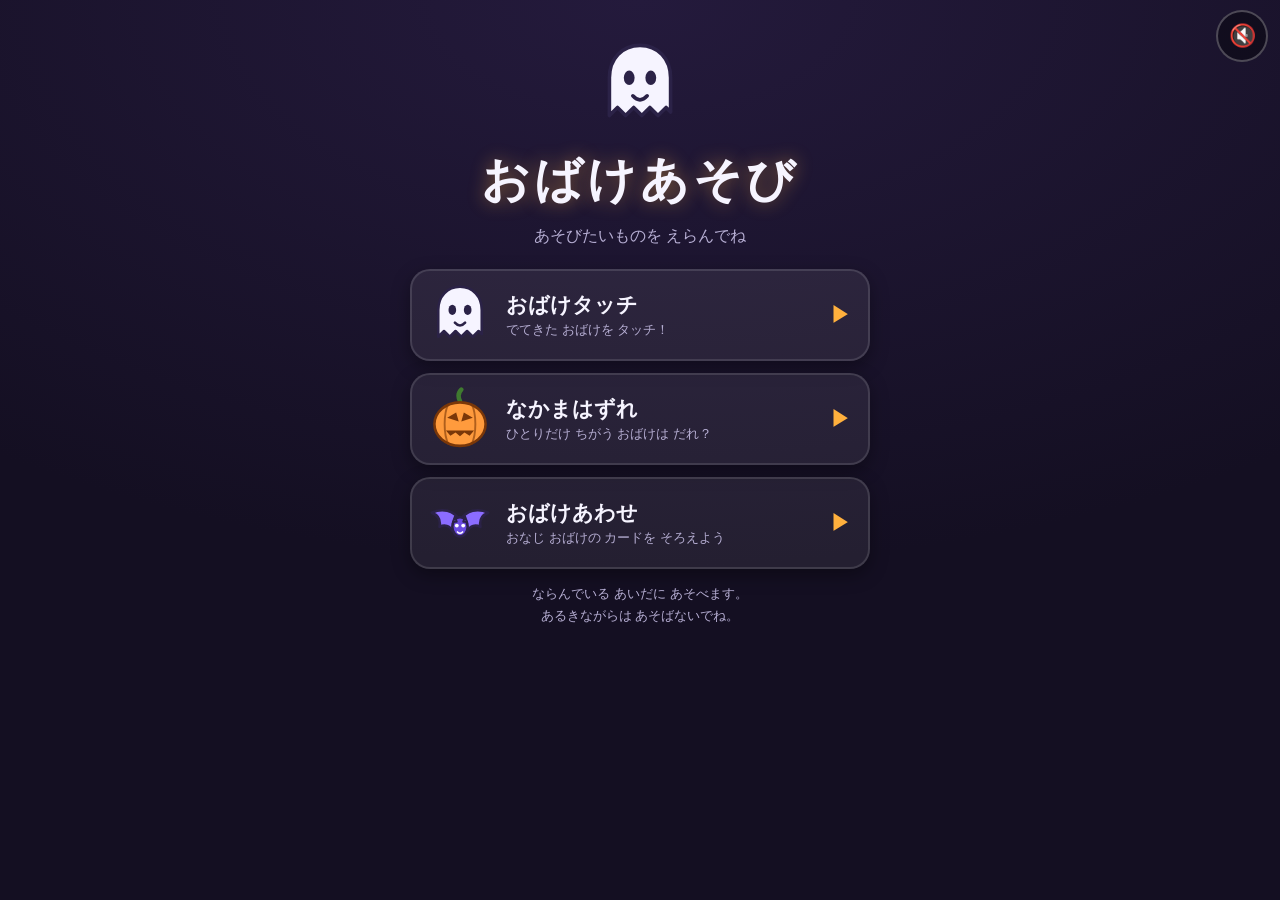
==== index.html @ feee8d57 "おばけあそび: QRで遊ぶスマホゲーム集（3ゲーム）を追加 - おばけタッチ（45秒の反射神経ゲーム） - なかまはずれ（10問の観察ゲーム。数と違いの小ささが段階的に上がる） - おばけあわせ（8枚" ====
<!doctype html>
<html lang="ja">
<head>
<meta charset="utf-8">
<meta name="viewport" content="width=device-width, initial-scale=1, viewport-fit=cover, user-scalable=no">
<title>おばけあそび</title>
<meta name="description" content="QRコードで遊べる、おばけのミニゲーム。アプリのインストールはいりません。">
<meta name="theme-color" content="#140f22">
<link rel="manifest" href="manifest.json">
<link rel="stylesheet" href="style.css">
</head>
<body>

<button id="soundToggle" class="sound-toggle" type="button" aria-pressed="false" aria-label="おとを だす／けす">
  <span id="soundIcon" aria-hidden="true">🔇</span>
</button>

<main id="app">

  <!-- ===== メニュー（あそびを えらぶ） ===== -->
  <section id="screen-menu" class="screen is-active">
    <div class="title-art" aria-hidden="true">
      <svg viewBox="0 0 100 100" class="float"><use href="#ghost-shiro" xlink:href="#ghost-shiro"></use></svg>
    </div>
    <h1 class="title">おばけあそび</h1>
    <p class="title-sub">あそびたいものを えらんでね</p>

    <!-- ここに JavaScript が ゲームのボタンを ならべます -->
    <div id="menu-list" class="menu-list"></div>

    <p class="note">
      ならんでいる あいだに あそべます。<br>
      あるきながらは あそばないでね。
    </p>
  </section>

  <!-- ===== ゲーム ===== -->
  <section id="screen-game" class="screen">
    <header class="hud">
      <button id="btn-back" class="back-button" type="button" aria-label="やめて もどる">←</button>
      <div class="hud__score">
        <span id="score-label" class="hud__label">とくてん</span>
        <span id="score" class="hud__value">0</span>
      </div>
      <div id="hud-time" class="hud__time">
        <div class="timebar"><div id="timebar-fill" class="timebar__fill"></div></div>
        <span id="time-left" class="hud__time-text">45</span>
      </div>
    </header>
    <div id="field" class="field">
      <div id="rush-banner" class="rush-banner" hidden>おばけ だいはっせい！</div>
    </div>
  </section>

  <!-- ===== けっか ===== -->
  <section id="screen-result" class="screen">
    <div id="rank-art" class="rank-art" aria-hidden="true">
      <svg viewBox="0 0 100 100"><use id="rank-use" href="#ghost-shiro" xlink:href="#ghost-shiro"></use></svg>
    </div>
    <p id="result-game" class="result-lead">おばけタッチ</p>
    <h2 id="rank-name" class="rank-name">おばけみならい</h2>
    <p class="result-score"><span id="result-score">0</span><span id="result-unit" class="result-score__unit">てん</span></p>
    <p id="new-record" class="new-record" hidden>🎉 じぶんの さいこうきろく！</p>
    <p id="result-best" class="best-line"></p>
    <div class="button-row">
      <button id="btn-retry" class="big-button" type="button">
        <span class="big-button__icon" aria-hidden="true">↻</span>もういちど
      </button>
      <button id="btn-menu" class="big-button big-button--secondary" type="button">
        <span class="big-button__icon" aria-hidden="true">☰</span>ほかのあそび
      </button>
    </div>
    <p class="note">つぎの ひとに スマホを かしてあげてね。</p>
  </section>

</main>

<!-- おばけの絵（SVG）。ここに置いた絵をゲーム中に呼び出します -->
<svg class="svg-sprite" aria-hidden="true" focusable="false">
  <defs>

    <!-- しろおばけ：1てん -->
    <symbol id="ghost-shiro" viewBox="0 0 100 100">
      <path d="M50 6c-20 0-34 15-34 36v42l9-9 9 9 9-9 9 9 9-9 9 9 9-9 5 5V42C84 21 70 6 50 6z"
            fill="#f6f4ff" stroke="#2b2247" stroke-width="4" stroke-linejoin="round"/>
      <ellipse cx="38" cy="42" rx="6" ry="8" fill="#2b2247"/>
      <ellipse cx="62" cy="42" rx="6" ry="8" fill="#2b2247"/>
      <path d="M42 62q8 9 16 0" fill="none" stroke="#2b2247" stroke-width="4" stroke-linecap="round"/>
    </symbol>

    <!-- ひのたま：2てん -->
    <symbol id="ghost-hinotama" viewBox="0 0 100 100">
      <path d="M50 4c6 18 26 24 26 46 0 18-12 32-26 32S24 68 24 50C24 28 44 22 50 4z"
            fill="#6fe3ff" stroke="#123a63" stroke-width="4" stroke-linejoin="round"/>
      <path d="M50 30c4 10 14 14 14 26 0 10-6 18-14 18s-14-8-14-18c0-12 10-16 14-26z" fill="#d6f8ff"/>
      <circle cx="42" cy="54" r="4.5" fill="#123a63"/>
      <circle cx="58" cy="54" r="4.5" fill="#123a63"/>
      <path d="M44 68q6 6 12 0" fill="none" stroke="#123a63" stroke-width="3.5" stroke-linecap="round"/>
    </symbol>

    <!-- かぼちゃおばけ：3てん -->
    <symbol id="ghost-kabocha" viewBox="0 0 100 100">
      <path d="M50 22c-4-8-2-14 2-18" fill="none" stroke="#3f7a2f" stroke-width="7" stroke-linecap="round"/>
      <ellipse cx="50" cy="58" rx="40" ry="34" fill="#ff9b3d" stroke="#7a3708" stroke-width="4"/>
      <path d="M32 26c-8 16-8 48 0 64M68 26c8 16 8 48 0 64" fill="none" stroke="#7a3708" stroke-width="3" opacity=".6"/>
      <path d="M30 48l14-8 4 14zM70 48l-14-8-4 14z" fill="#7a3708"/>
      <path d="M28 68h44l-7 8-8-5-7 6-7-6-8 5z" fill="#7a3708"/>
    </symbol>

    <!-- こうもり（カードあわせ用） -->
    <symbol id="ghost-koumori" viewBox="0 0 100 100">
      <path d="M50 46C40 30 22 26 6 34c10 4 14 12 12 22 8-4 16-2 20 6 2-6 6-10 12-12 6 2 10 6 12 12 4-8 12-10 20-6-2-10 2-18 12-22-16-8-34-4-44 12z"
            fill="#8b6cff" stroke="#2b2247" stroke-width="4" stroke-linejoin="round"/>
      <ellipse cx="50" cy="56" rx="12" ry="15" fill="#6a4be0" stroke="#2b2247" stroke-width="4"/>
      <path d="M42 40l3 8h-6zM58 40l-3 8h6z" fill="#6a4be0" stroke="#2b2247" stroke-width="3" stroke-linejoin="round"/>
      <circle cx="45" cy="54" r="3" fill="#fff"/>
      <circle cx="55" cy="54" r="3" fill="#fff"/>
      <path d="M46 64q4 4 8 0" fill="none" stroke="#fff" stroke-width="2.5" stroke-linecap="round"/>
    </symbol>

  </defs>
</svg>

<!-- きょうつうの しくみ -->
<script src="js/storage.js" defer></script>
<script src="js/sound.js" defer></script>
<script src="js/ghosts.js" defer></script>
<script src="js/app.js" defer></script>
<!-- それぞれの ゲーム（ならんだ じゅんに メニューに 出ます） -->
<script src="js/games/touch.js" defer></script>
<script src="js/games/odd.js" defer></script>
<script src="js/games/match.js" defer></script>
</body>
</html>
---- style.css ----
/* おばけタッチ ― 見た目の設定
   方針：暗い会場でも見やすいダーク基調 / 園児の指でも押しやすい大きな要素 */

:root {
  --bg: #140f22;
  --bg-2: #241a3c;
  --text: #f6f4ff;
  --text-dim: #b6aed3;
  --accent: #ffb03d;
  --accent-dark: #b96b00;
  --ghost-size: 96px;
}

* { box-sizing: border-box; }

html, body {
  margin: 0;
  height: 100%;
  overflow: hidden;                 /* 画面がスクロールしないように */
  overscroll-behavior: none;
}

body {
  background: radial-gradient(120% 90% at 50% 0%, var(--bg-2) 0%, var(--bg) 70%);
  color: var(--text);
  font-family: "Hiragino Maru Gothic ProN", "ヒラギノ丸ゴ ProN", "Yu Gothic", sans-serif;
  -webkit-user-select: none;
  user-select: none;
  -webkit-tap-highlight-color: transparent;
  touch-action: manipulation;       /* ダブルタップでの拡大を防ぐ */
}

#app {
  position: relative;
  height: 100dvh;
  padding: env(safe-area-inset-top) 16px env(safe-area-inset-bottom);
}

/* ===== 画面の切り替え ===== */
.screen {
  position: absolute;
  inset: 0;
  display: none;
  flex-direction: column;
  align-items: center;
  justify-content: center;
  gap: 14px;
  padding: 24px 16px;
  text-align: center;
}
.screen.is-active { display: flex; }

/* ===== タイトル画面 ===== */
.title-art svg { width: 130px; height: 130px; }
.float { animation: float 3s ease-in-out infinite; }
@keyframes float {
  0%, 100% { transform: translateY(0); }
  50%      { transform: translateY(-12px); }
}

.title {
  margin: 0;
  font-size: clamp(32px, 9vw, 48px);
  letter-spacing: .08em;
  text-shadow: 0 0 18px rgba(255, 176, 61, .45);
}
.title-sub { margin: 0; color: var(--text-dim); font-size: 16px; }

.note {
  margin: 0;
  color: var(--text-dim);
  font-size: 13px;
  line-height: 1.7;
}
.best-line { margin: 0; color: var(--accent); font-size: 15px; }

/* ===== 大きなボタン（園児が押す唯一のボタン） ===== */
.big-button {
  min-height: 84px;
  min-width: min(280px, 82vw);
  padding: 0 28px;
  border: none;
  border-radius: 999px;
  background: linear-gradient(180deg, var(--accent), var(--accent-dark));
  color: #2b1600;
  font: inherit;
  font-size: 28px;
  font-weight: 700;
  letter-spacing: .05em;
  box-shadow: 0 8px 0 #6b3d00, 0 12px 24px rgba(0, 0, 0, .5);
  cursor: pointer;
}
.big-button:active { transform: translateY(5px); box-shadow: 0 3px 0 #6b3d00; }
.big-button__icon { margin-right: 10px; }

.big-button--secondary {
  background: linear-gradient(180deg, #5a4d85, #3a2f5e);
  color: var(--text);
  box-shadow: 0 8px 0 #201838, 0 12px 24px rgba(0, 0, 0, .5);
  font-size: 22px;
  min-height: 68px;
}
.big-button--secondary:active { box-shadow: 0 3px 0 #201838; }
.button-row { display: flex; flex-direction: column; gap: 14px; align-items: center; }

/* ===== メニュー（あそびを えらぶ） ===== */
#screen-menu { justify-content: flex-start; padding-top: 40px; overflow-y: auto; }
#screen-menu .title-art svg { width: 90px; height: 90px; }

.menu-list {
  width: 100%;
  max-width: 460px;
  display: flex;
  flex-direction: column;
  gap: 12px;
  margin-top: 8px;
}
.menu-card {
  display: flex;
  align-items: center;
  gap: 14px;
  width: 100%;
  min-height: 92px;
  padding: 12px 16px;
  border: 2px solid rgba(255, 255, 255, .12);
  border-radius: 20px;
  background: rgba(255, 255, 255, .07);
  color: var(--text);
  font: inherit;
  text-align: left;
  cursor: pointer;
  box-shadow: 0 6px 18px rgba(0, 0, 0, .35);
}
.menu-card:active { transform: scale(.98); background: rgba(255, 255, 255, .12); }
.menu-card__icon { flex: none; width: 64px; height: 64px; }
.menu-card__icon svg { width: 100%; height: 100%; }
.menu-card__text { flex: 1; display: flex; flex-direction: column; gap: 2px; }
.menu-card__name { font-size: 21px; font-weight: 700; }
.menu-card__desc { font-size: 13px; color: var(--text-dim); }
.menu-card__best { font-size: 12px; color: var(--accent); }
.menu-card__arrow { flex: none; color: var(--accent); font-size: 22px; }

/* ===== やめて もどる ボタン ===== */
.back-button {
  flex: none;
  width: 48px; height: 48px;
  border: 2px solid rgba(255, 255, 255, .25);
  border-radius: 50%;
  background: rgba(0, 0, 0, .35);
  color: var(--text);
  font-size: 22px;
  cursor: pointer;
}

/* ===== 音のオンオフ ===== */
.sound-toggle {
  position: fixed;
  top: calc(env(safe-area-inset-top) + 10px);
  right: 12px;
  z-index: 20;
  width: 52px; height: 52px;
  border: 2px solid rgba(255, 255, 255, .25);
  border-radius: 50%;
  background: rgba(0, 0, 0, .35);
  color: var(--text);
  font-size: 22px;
  cursor: pointer;
}

/* ===== ゲーム画面 ===== */
#screen-game { justify-content: flex-start; gap: 10px; padding: 12px 12px 16px; }

.hud {
  width: 100%;
  max-width: 520px;
  display: flex;
  align-items: center;
  justify-content: space-between;
  gap: 16px;
  padding-top: 6px;
  padding-right: 64px;             /* 音ボタンと重ならないように */
}
.hud__label { display: block; font-size: 12px; color: var(--text-dim); }
.hud__value { font-size: 42px; font-weight: 700; line-height: 1; }
.hud__score { text-align: left; }
.hud__time { flex: 1; text-align: right; }
.hud__time-text { font-size: 14px; color: var(--text-dim); }

.timebar {
  height: 14px;
  margin-bottom: 4px;
  border-radius: 999px;
  background: rgba(255, 255, 255, .14);
  overflow: hidden;
}
.timebar__fill {
  height: 100%;
  width: 100%;
  border-radius: 999px;
  background: linear-gradient(90deg, #6fe3ff, var(--accent));
  transition: width .1s linear;
}
.timebar__fill.is-rush { background: #ff5d5d; }

/* おばけが出てくる場所 */
.field {
  position: relative;
  width: 100%;
  max-width: 520px;
  flex: 1;
  border-radius: 20px;
  background: rgba(0, 0, 0, .28);
  overflow: hidden;
}

.rush-banner {
  position: absolute;
  top: 12px; left: 50%;
  transform: translateX(-50%);
  z-index: 5;
  padding: 8px 18px;
  border-radius: 999px;
  background: #ff5d5d;
  color: #fff;
  font-size: 17px;
  font-weight: 700;
  animation: pulse .7s ease-in-out infinite;
  pointer-events: none;
}
@keyframes pulse {
  0%, 100% { transform: translateX(-50%) scale(1); }
  50%      { transform: translateX(-50%) scale(1.08); }
}

/* ===== おばけ（タップ対象） ===== */
.ghost {
  position: absolute;
  width: var(--ghost-size);
  height: var(--ghost-size);
  padding: 0;
  border: none;
  background: none;
  cursor: pointer;
  animation: ghost-in .35s ease-out;
  filter: drop-shadow(0 0 12px rgba(255, 255, 255, .3));
}
.ghost svg { width: 100%; height: 100%; display: block; }
.ghost.is-leaving { animation: ghost-out .4s ease-in forwards; pointer-events: none; }
.ghost.is-popped  { animation: ghost-pop .3s ease-out forwards; pointer-events: none; }

@keyframes ghost-in  { from { opacity: 0; transform: scale(.5); } to { opacity: 1; transform: scale(1); } }
@keyframes ghost-out { to { opacity: 0; transform: scale(.7) translateY(-14px); } }
@keyframes ghost-pop { to { opacity: 0; transform: scale(1.7) rotate(12deg); } }

/* タップしたときに出る「+1」などの点数 */
.pop-score {
  position: absolute;
  z-index: 6;
  color: var(--accent);
  font-size: 30px;
  font-weight: 700;
  text-shadow: 0 2px 6px rgba(0, 0, 0, .8);
  pointer-events: none;
  animation: pop-score .7s ease-out forwards;
}
@keyframes pop-score {
  from { opacity: 1; transform: translate(-50%, 0); }
  to   { opacity: 0; transform: translate(-50%, -60px); }
}

/* ===== なかまはずれ ===== */
.odd-grid {
  position: absolute;
  inset: 16px;
  display: grid;
  gap: 12px;
  align-content: center;
  max-width: 360px;
  margin: 0 auto;
}
.odd-grid--4,
.odd-grid--6  { max-width: 300px; }
.odd-grid--12 { gap: 10px; }
.odd-grid--16 { gap: 8px; max-width: 380px; }
.odd-grid--16 .odd-tile { border-radius: 14px; padding: 8%; }
.odd-tile {
  aspect-ratio: 1;
  min-width: 0;
  min-height: 0;
  padding: 10%;
  border: 3px solid rgba(255, 255, 255, .12);
  border-radius: 18px;
  background: rgba(255, 255, 255, .07);
  cursor: pointer;
  animation: ghost-in .3s ease-out;
}
.odd-tile svg { width: 100%; height: 100%; display: block; }
/* 「ちがい」が 小さい もんだい用。1ぴきだけ この見た目になる */
.odd-tile--tilt  svg { transform: rotate(28deg); }
.odd-tile--size  svg { transform: scale(.68); }
.odd-tile--color svg { filter: hue-rotate(140deg) saturate(1.4); }
.odd-tile.is-correct {
  border-color: var(--accent);
  background: rgba(255, 176, 61, .25);
  box-shadow: 0 0 22px rgba(255, 176, 61, .8);
  animation: tile-pop .5s ease-out;
}
.odd-tile.is-wrong { animation: shake .35s ease-in-out; }
@keyframes tile-pop {
  0%   { transform: scale(1); }
  40%  { transform: scale(1.15); }
  100% { transform: scale(1); }
}
@keyframes shake {
  0%, 100% { transform: translateX(0); }
  25%      { transform: translateX(-8px); }
  75%      { transform: translateX(8px); }
}

/* ===== おばけあわせ（カード） ===== */
.match-grid {
  position: absolute;
  inset: 12px;
  display: grid;
  grid-template-columns: repeat(2, minmax(0, 1fr));
  grid-template-rows: repeat(4, minmax(0, 1fr));
  gap: 10px;
  max-width: 340px;
  margin: 0 auto;
}
.card {
  padding: 0;
  border: none;
  background: none;
  perspective: 600px;
  cursor: pointer;
  min-height: 0;
}
.card__inner {
  position: relative;
  display: block;
  width: 100%; height: 100%;
  transform-style: preserve-3d;
  transition: transform .35s ease;
}
.card.is-open .card__inner,
.card.is-matched .card__inner { transform: rotateY(180deg); }
.card__face {
  position: absolute;
  inset: 0;
  display: flex;
  align-items: center;
  justify-content: center;
  border-radius: 16px;
  backface-visibility: hidden;
  -webkit-backface-visibility: hidden;
}
.card__face--front {
  background: linear-gradient(160deg, #5a4d85, #3a2f5e);
  border: 3px solid rgba(255, 255, 255, .2);
  color: var(--accent);
  font-size: 40px;
  font-weight: 700;
}
.card__face--back {
  background: #f6f4ff;
  border: 3px solid var(--accent);
  transform: rotateY(180deg);
}
.card__face--back svg { width: 70%; height: 70%; }
.card.is-matched .card__face--back { box-shadow: 0 0 18px rgba(255, 176, 61, .8); }

/* ===== けっか画面 ===== */
.rank-art svg { width: 120px; height: 120px; animation: float 3s ease-in-out infinite; }
.result-lead { margin: 0; color: var(--text-dim); font-size: 15px; }
.rank-name {
  margin: 0;
  font-size: clamp(28px, 8vw, 40px);
  color: var(--accent);
  text-shadow: 0 0 18px rgba(255, 176, 61, .45);
}
.result-score { margin: 0; font-size: 56px; font-weight: 700; line-height: 1; }
.result-score__unit { margin-left: 6px; font-size: 20px; color: var(--text-dim); }
.new-record { margin: 0; font-size: 17px; color: #6fe3ff; }

/* 画面に表示しないSVGの置き場所 */
.svg-sprite { position: absolute; width: 0; height: 0; }

/* 動きを減らす設定の端末では、揺れるアニメーションを止める */
@media (prefers-reduced-motion: reduce) {
  .float, .rank-art svg, .rush-banner { animation: none; }
}

/* 横向きにしたときも崩れないように */
@media (orientation: landscape) and (max-height: 480px) {
  .title-art svg, .rank-art svg { width: 80px; height: 80px; }
  .big-button { min-height: 68px; font-size: 24px; }
  :root { --ghost-size: 76px; }
}
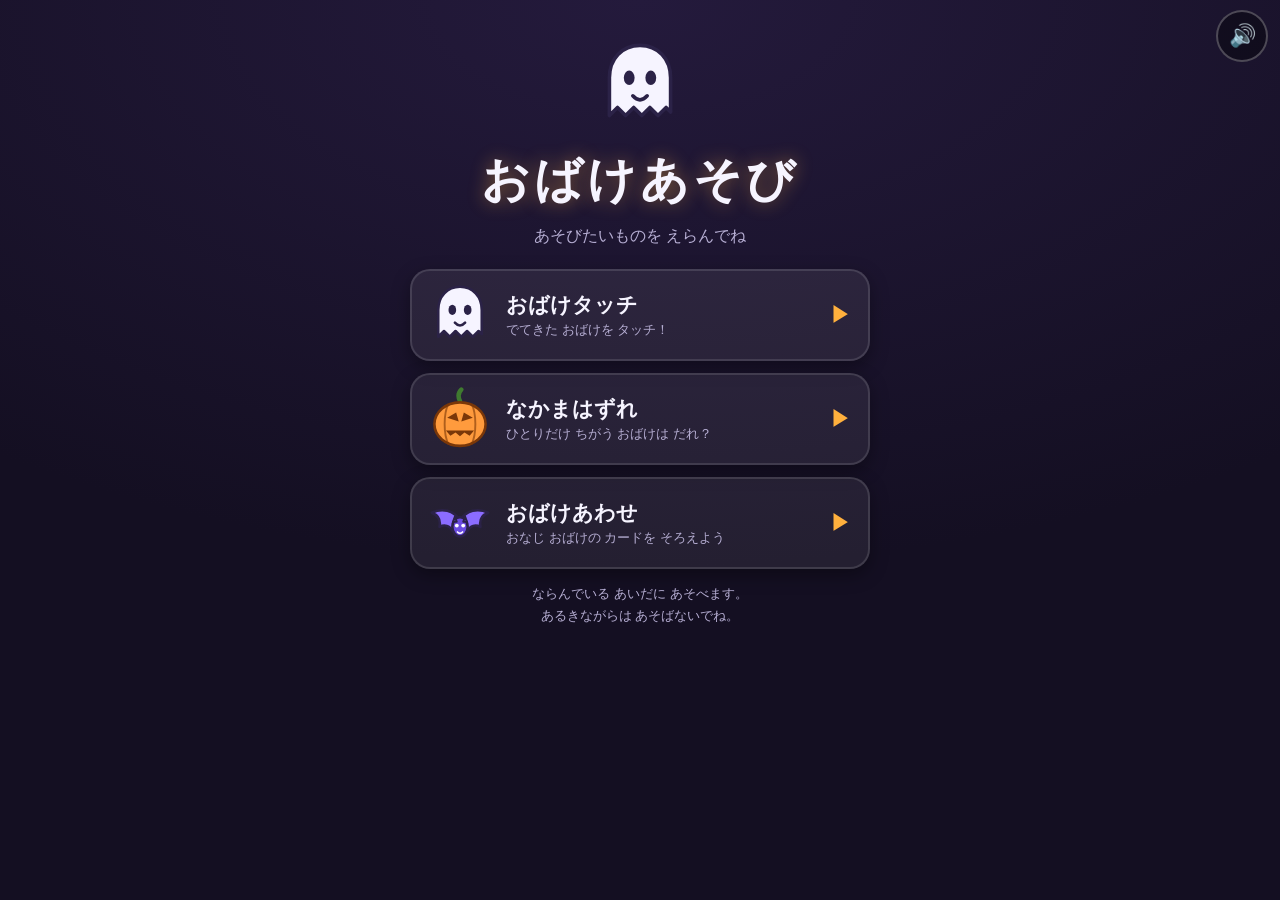
==== commit 141a6d4e: "おばけタッチ: 制限時間を45秒→30秒に、大発生を残り15秒からに変更 Co-Authored-By: Claude Opus 5 <noreply@anthropic.com>" ====
--- a/index.html
+++ b/index.html
@@ -11,8 +11,8 @@
 </head>
 <body>
 
-<button id="soundToggle" class="sound-toggle" type="button" aria-pressed="false" aria-label="おとを だす／けす">
-  <span id="soundIcon" aria-hidden="true">🔇</span>
+<button id="soundToggle" class="sound-toggle" type="button" aria-pressed="true" aria-label="おとを だす／けす">
+  <span id="soundIcon" aria-hidden="true">🔊</span>
 </button>
 
 <main id="app">
@@ -44,7 +44,7 @@
       </div>
       <div id="hud-time" class="hud__time">
         <div class="timebar"><div id="timebar-fill" class="timebar__fill"></div></div>
-        <span id="time-left" class="hud__time-text">45</span>
+        <span id="time-left" class="hud__time-text">30</span>
       </div>
     </header>
     <div id="field" class="field">
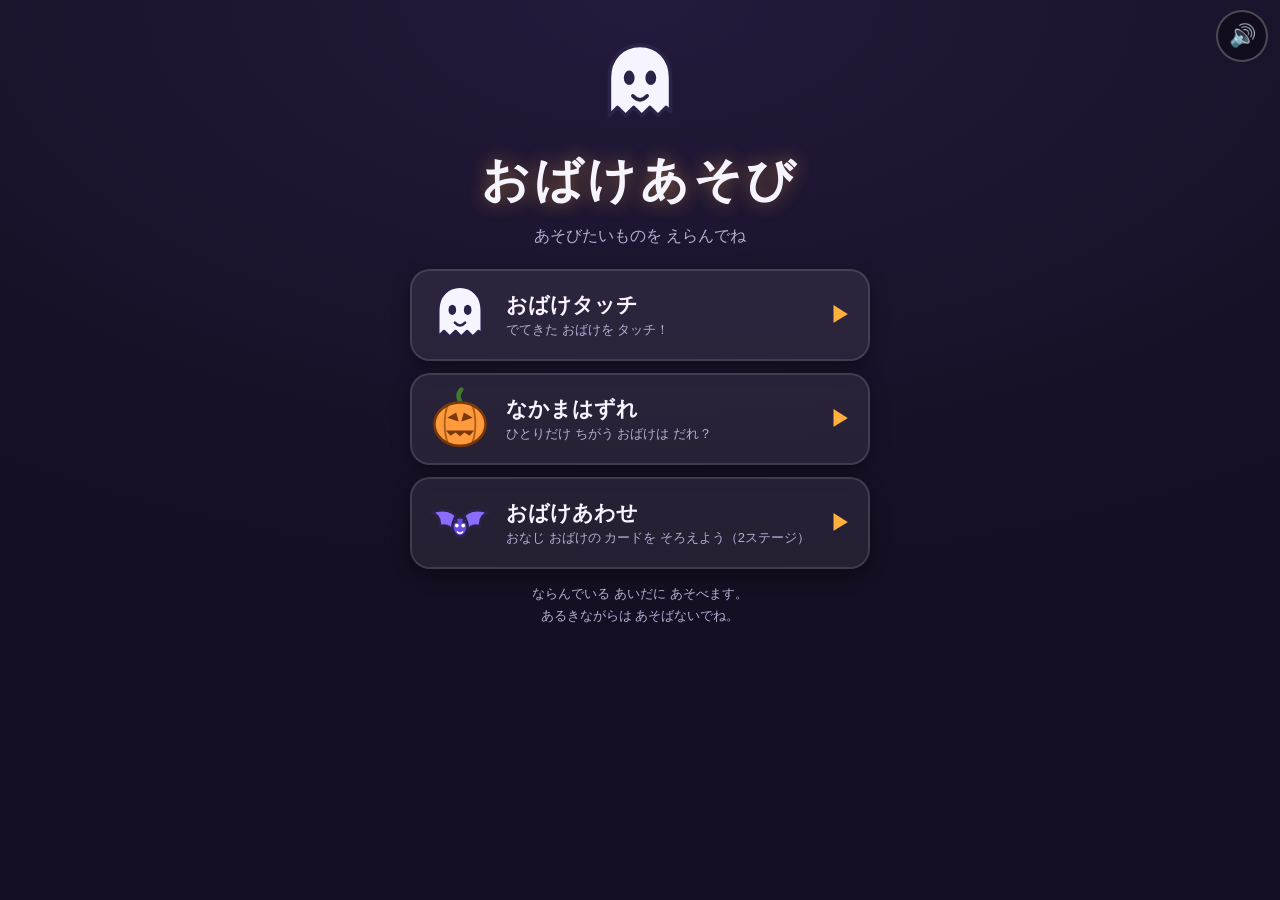
==== commit b4300854: "おばけあわせ: 2ステージ制（8枚→12枚）に変更 - ステージごとにカードが増え、開始時とクリア時に表示を出す - カード用のおばけの絵を4つ追加（くろねこ・めだま・クモ・ガイコツ） - 2ステージ" ====
--- a/index.html
+++ b/index.html
@@ -75,6 +75,16 @@
 
 </main>
 
+<!-- だいはっせい 開始時に 画面いっぱいに パッと出る演出（1秒ほどで消えます） -->
+<div id="rush-flash" class="rush-flash" hidden aria-hidden="true">
+  <div class="rush-flash__ghosts">
+    <svg viewBox="0 0 100 100"><use href="#ghost-shiro" xlink:href="#ghost-shiro"></use></svg>
+    <svg viewBox="0 0 100 100"><use href="#ghost-kabocha" xlink:href="#ghost-kabocha"></use></svg>
+    <svg viewBox="0 0 100 100"><use href="#ghost-hinotama" xlink:href="#ghost-hinotama"></use></svg>
+  </div>
+  <p class="rush-flash__text">おばけ<br>だいはっせい！</p>
+</div>
+
 <!-- おばけの絵（SVG）。ここに置いた絵をゲーム中に呼び出します -->
 <svg class="svg-sprite" aria-hidden="true" focusable="false">
   <defs>
@@ -118,6 +128,48 @@
       <path d="M46 64q4 4 8 0" fill="none" stroke="#fff" stroke-width="2.5" stroke-linecap="round"/>
     </symbol>
 
+    <!-- くろねこ（カードあわせ用） -->
+    <symbol id="ghost-neko" viewBox="0 0 100 100">
+      <path d="M20 30L26 8l18 16h12l18-16 6 22c6 8 8 16 8 24 0 20-17 34-38 34S12 74 12 54c0-8 2-16 8-24z"
+            fill="#3a3352" stroke="#15111f" stroke-width="4" stroke-linejoin="round"/>
+      <ellipse cx="36" cy="50" rx="7" ry="9" fill="#ffe14d"/>
+      <ellipse cx="64" cy="50" rx="7" ry="9" fill="#ffe14d"/>
+      <ellipse cx="36" cy="50" rx="2.5" ry="7" fill="#15111f"/>
+      <ellipse cx="64" cy="50" rx="2.5" ry="7" fill="#15111f"/>
+      <path d="M46 64l4 4 4-4" fill="none" stroke="#ff9bb8" stroke-width="3.5" stroke-linecap="round" stroke-linejoin="round"/>
+    </symbol>
+
+    <!-- めだま（カードあわせ用） -->
+    <symbol id="ghost-medama" viewBox="0 0 100 100">
+      <circle cx="50" cy="50" r="40" fill="#fff" stroke="#2b2247" stroke-width="4"/>
+      <path d="M14 40l12 4M16 62l12-3M84 38l-12 5M86 60l-12-2" stroke="#ff5d5d" stroke-width="3" stroke-linecap="round"/>
+      <circle cx="50" cy="50" r="18" fill="#3fbf6f" stroke="#2b2247" stroke-width="3"/>
+      <circle cx="50" cy="50" r="9" fill="#15111f"/>
+      <circle cx="45" cy="45" r="3.5" fill="#fff"/>
+    </symbol>
+
+    <!-- クモ（カードあわせ用） -->
+    <symbol id="ghost-kumo" viewBox="0 0 100 100">
+      <path d="M50 6v24" stroke="#cfc7ff" stroke-width="2"/>
+      <path d="M38 52L14 36M38 58L10 58M38 64L14 82M62 52l24-16M62 58h28M62 64l24 18"
+            fill="none" stroke="#2b2247" stroke-width="5" stroke-linecap="round"/>
+      <ellipse cx="50" cy="58" rx="18" ry="22" fill="#c04dff" stroke="#2b2247" stroke-width="4"/>
+      <circle cx="43" cy="52" r="4.5" fill="#fff"/>
+      <circle cx="57" cy="52" r="4.5" fill="#fff"/>
+      <circle cx="43" cy="53" r="2" fill="#15111f"/>
+      <circle cx="57" cy="53" r="2" fill="#15111f"/>
+    </symbol>
+
+    <!-- ガイコツ（カードあわせ用） -->
+    <symbol id="ghost-gaikotsu" viewBox="0 0 100 100">
+      <path d="M50 8C28 8 14 24 14 44c0 12 6 20 14 25v15h44V69c8-5 14-13 14-25C86 24 72 8 50 8z"
+            fill="#f1ead6" stroke="#2b2247" stroke-width="4" stroke-linejoin="round"/>
+      <circle cx="36" cy="44" r="9" fill="#2b2247"/>
+      <circle cx="64" cy="44" r="9" fill="#2b2247"/>
+      <path d="M50 54l-5 9h10z" fill="#2b2247"/>
+      <path d="M40 72v12M50 72v12M60 72v12" stroke="#2b2247" stroke-width="3"/>
+    </symbol>
+
   </defs>
 </svg>
 
--- a/style.css
+++ b/style.css
@@ -328,6 +328,22 @@
   max-width: 340px;
   margin: 0 auto;
 }
+/* 「ステージ 2 / 3」「クリア！」の ひょうじ */
+.stage-banner {
+  position: absolute;
+  top: 50%; left: 50%;
+  transform: translate(-50%, -50%);
+  z-index: 6;
+  padding: 14px 28px;
+  border-radius: 999px;
+  background: var(--accent);
+  color: #140f22;
+  font-size: 28px;
+  font-weight: 700;
+  white-space: nowrap;
+  pointer-events: none;
+  animation: ghost-in .35s ease-out;
+}
 .card {
   padding: 0;
   border: none;
@@ -387,8 +403,63 @@
 .svg-sprite { position: absolute; width: 0; height: 0; }
 
 /* 動きを減らす設定の端末では、揺れるアニメーションを止める */
+/* だいはっせい 開始時の 全画面フラッシュ */
+.rush-flash {
+  position: fixed;
+  inset: 0;
+  z-index: 50;
+  display: flex;
+  flex-direction: column;
+  align-items: center;
+  justify-content: center;
+  gap: 12px;
+  background: radial-gradient(circle at 50% 40%, #ff5d5d 0%, #b8102a 70%);
+  pointer-events: none;          /* 出ている あいだも タップは ゲームに とどく */
+  animation: rush-flash 2s ease-out forwards;
+}
+.rush-flash[hidden] { display: none; }
+.rush-flash__ghosts { display: flex; gap: 8px; }
+.rush-flash__ghosts svg {
+  width: 84px; height: 84px;
+  animation: rush-bounce .4s ease-in-out infinite alternate;
+}
+.rush-flash__ghosts svg:nth-child(2) { width: 110px; height: 110px; animation-delay: .1s; }
+.rush-flash__ghosts svg:nth-child(3) { animation-delay: .2s; }
+.rush-flash__text {
+  margin: 0;
+  color: #fff;
+  font-size: 46px;
+  font-weight: 900;
+  line-height: 1.15;
+  text-align: center;
+  text-shadow: 0 4px 0 #6d0014, 0 0 24px rgba(255, 255, 255, .6);
+  animation: rush-text 2s ease-out forwards;
+}
+@keyframes rush-flash {
+  0%   { opacity: 0; }
+  8%   { opacity: 1; }
+  70%  { opacity: 1; }
+  100% { opacity: 0; }
+}
+@keyframes rush-text {
+  0%   { transform: scale(.4) rotate(-6deg); }
+  15%  { transform: scale(1.15) rotate(2deg); }
+  25%  { transform: scale(1) rotate(0); }
+  100% { transform: scale(1.05); }
+}
+@keyframes rush-bounce {
+  from { transform: translateY(0); }
+  to   { transform: translateY(-14px); }
+}
+/* 大発生中は ゲーム画面の わくが 赤く 光る */
+.field.is-rush {
+  box-shadow: inset 0 0 0 3px #ff5d5d, 0 0 26px rgba(255, 93, 93, .55);
+}
+
 @media (prefers-reduced-motion: reduce) {
-  .float, .rank-art svg, .rush-banner { animation: none; }
+  .float, .rank-art svg, .rush-banner, .rush-flash__ghosts svg { animation: none; }
+  .rush-flash { animation: rush-flash 2s linear forwards; }
+  .rush-flash__text { animation: none; }
 }
 
 /* 横向きにしたときも崩れないように */
